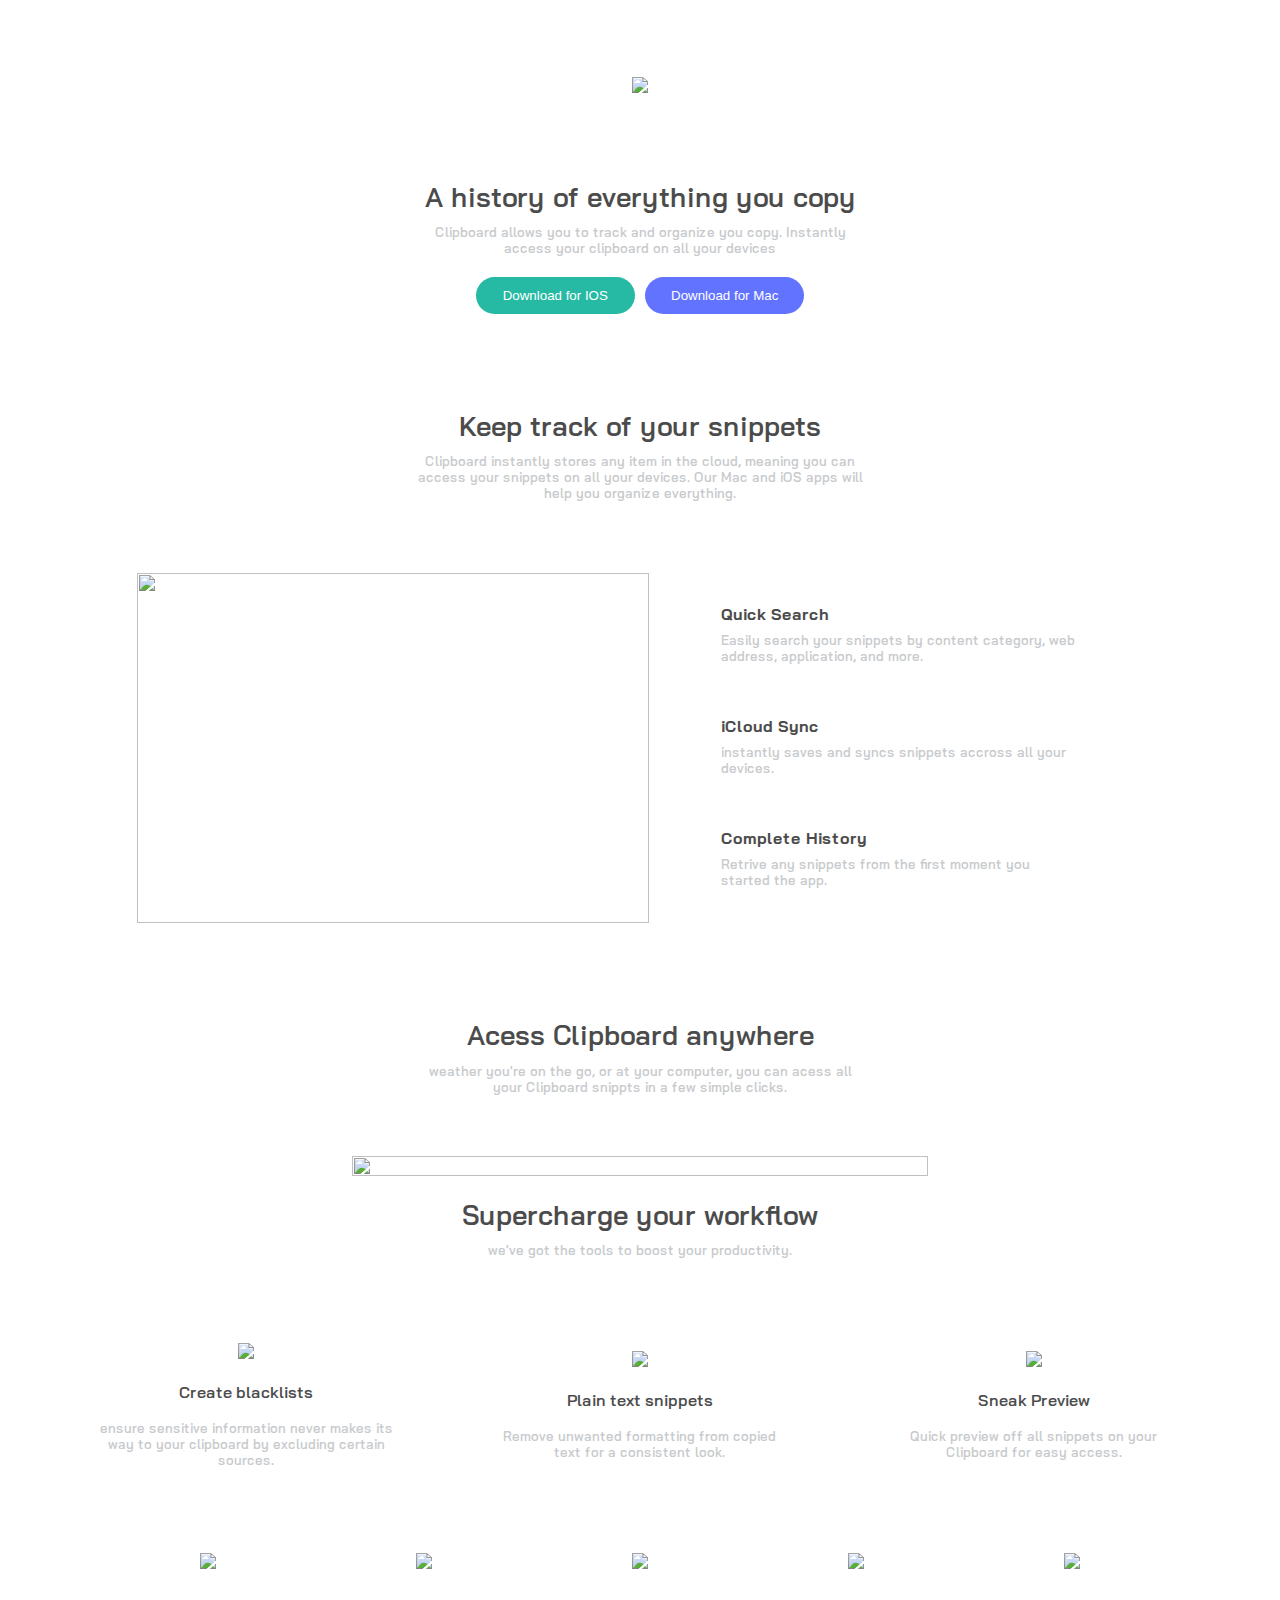
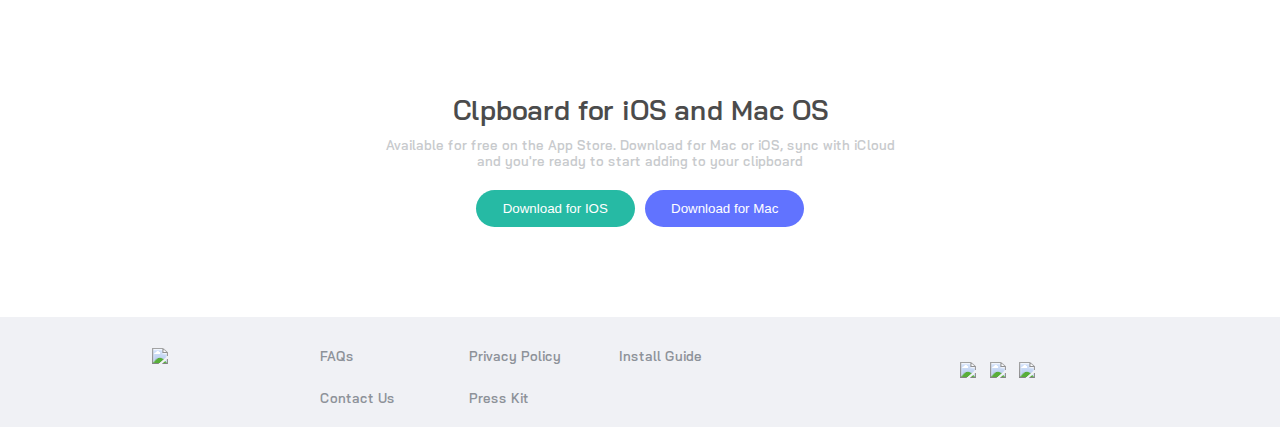
==== index.html @ a5a1ba2a "all" ====
<!DOCTYPE html>
<html lang="en">
<head>
  <meta charset="UTF-8">
  <meta name="viewport" content="width=device-width, initial-scale=1.0">
  <link rel="stylesheet" href="n.css">
  <link rel="stylesheet" href="https://fonts.googleapis.com/css2?family=Bai+Jamjuree&display=swap">
  <title>Document</title>
</head>
<body>
  
  <div class="first">
  <img class="one" src="C:\Users\Anurag Reddy\Desktop\webl\images\logo.svg">
  <div class="two">
  <h1 class="h">A history of everything you copy</h1>
  <p class="swarag">Clipboard allows you to track and organize you copy. Instantly access your clipboard on all your devices</p>
  </div>
  <div class="three">
  <button class="b1 b">Download for IOS</button>
  <button class="b2 b">Download for Mac</button>
  </div>
  <div class="second">
    <h1 class="h">Keep track of your snippets</h1>
    <p class="swarag">Clipboard instantly stores any item in the cloud, meaning you can access your snippets on all your devices. Our Mac and iOS apps will help you organize everything.</p>
  </div>
</div>
<div class="sunny">
  <div class="img1">
  <img class="cmon" src="C:\Users\Anurag Reddy\Desktop\webl\images\image-computer.png">
</div>
  <div class="text">
    <div>
    <h3 class="hq">Quick Search</h3>
    <p class="swarag">Easily search your snippets by content category, web address, application, and more. </p>
  </div>
    <div>
    <h3 class="hq">iCloud Sync</h3>
    <p class="swarag">instantly saves and syncs snippets accross all your devices.</p>
  </div>
    <div>
    <h3 class="hq">Complete History</h3>
    <p class="swarag">Retrive any snippets from the first moment you started the app.</p>
  </div>
  </div>
  </div>
</div>
<div class="next">
  <div class="two">
  <h1 class="h">Acess Clipboard anywhere</h1>
  <p class="swarag">weather you're on the go, or at your computer, you can acess all your Clipboard snippts in a few simple clicks.</p>
</div>
  <div class="img2">
  <img class="cmon add" src="C:\Users\Anurag Reddy\Desktop\webl\images\image-devices.png">
</div>
</div>
<div class="super">
  <h1 class="h after">Supercharge your workflow</h1>
  <p class="swarag after">we've got the tools to boost your productivity.</p>
</div>
<div class="create">
  <div class="c1">
    <img class="svg" src="C:\Users\Anurag Reddy\Desktop\webl\images\icon-blacklist.svg">
    <h2 class="h h2">Create blacklists</h2>
    <p class="swarag">ensure sensitive information never makes its way to your clipboard by excluding certain sources.</p>
  </div>
  <div class="c2">
    <img class="svg" src="C:\Users\Anurag Reddy\Desktop\webl\images\icon-text.svg">
    <h2 class="h h2">Plain text snippets</h2>
    <p class="swarag">Remove unwanted formatting from copied text for a consistent look.</p>
  </div>
  <div class="c3">
    <img class="svg" src="C:\Users\Anurag Reddy\Desktop\webl\images\icon-preview.svg">
    <h2 class="h h2">Sneak Preview</h2>
    <p class="swarag">Quick preview off all snippets on your Clipboard for easy access.</p>
  </div>
</div>
<div class="ima">
  <img class="im" src="C:\Users\Anurag Reddy\Desktop\webl\images\logo-google.png">
  <img  class="im" src="C:\Users\Anurag Reddy\Desktop\webl\images\logo-ibm.png">
  <img  class="im" src="C:\Users\Anurag Reddy\Desktop\webl\images\logo-microsoft.png">
  <img class="im" src="C:\Users\Anurag Reddy\Desktop\webl\images\logo-hp.png">
  <img class="im" src="C:\Users\Anurag Reddy\Desktop\webl\images\logo-vector-graphics.png">
</div>

<div class="first tall">
  <div class="two come">
  <h1 class="h">Clpboard for iOS and Mac OS</h1>
  <p class="swarag">Available for free on the App Store. Download for Mac or iOS, sync with iCloud and you're ready to start adding to your clipboard</p>
  </div>
  <div class="three">
  <button class="b1 b">Download for IOS</button>
  <button class="b2 b">Download for Mac</button>
  </div>
</div>
  <footer>
    <img class="last1" src="C:\Users\Anurag Reddy\Desktop\webl\images\logo.svg">
    <div class="second1">
    <p class="swarag re">FAQs</p>
    <p class="swarag re">Privacy Policy</p>
    <p class="swarag re">Install Guide</p>
    <p class="swarag re">Contact Us</p>
    <p class="swarag re">Press Kit</p>
    </div>
    <div class="third1">
      <img class="lastimg"  src="C:\Users\Anurag Reddy\Desktop\webl\images\icon-facebook.svg">
      <img class="lastimg" src="C:\Users\Anurag Reddy\Desktop\webl\images\icon-twitter.svg">
      <img class="lastimg" src="C:\Users\Anurag Reddy\Desktop\webl\images\icon-instagram.svg">
    </div>
  </footer>
</body>
</html>
---- n.css ----
body{
 margin:0;
 font-family: 'Bai Jamjuree'
}


.first{
  display: flex;
  align-items: center;
  justify-content: center;
  flex-direction: column;
  background-image: url("C:/Users/Anurag Reddy/Desktop/webl/images/bg-header-desktop.png");
  background-repeat: no-repeat;
}
.one{
  height: 4.5rem;
  margin-top: 6%;

}
.two{
  width: 34%;
  text-align: center;
  margin-top: 1%;
}
.swarag{
  position: relative;
  bottom:0.5rem;
  color: hsl(210, 10%, 33%);
  font-weight: 600;
  opacity: 0.3;
  font-size: small;
}
.three{
  display: grid;
  grid-template-columns: 1fr 1fr;
  grid-column-gap: 10px;
}
.h{
  font-weight: 600;
  opacity: 0.7;
  font-size: 1.7rem;
}

.hq{
  font-weight: bold;
  opacity: 0.7;
  font-size: 1rem;
}
.b1{
 background-color: hsl(171, 66%, 44%);
 color: white;
 padding: 11px 26px 11px 26px;
 border-radius: 30px;
 border: 0;
 cursor: pointer;
}

.b2{
  background-color: hsl(233, 100%, 69%);
  color: white;
  padding: 11px 26px 11px 26px;
  border-radius: 30px;
  border: 0;
  cursor: pointer;
}

.second{
  text-align: center;
  width: 35%;
  margin-top: 6%;
}

.sunny{
  display: flex;
  flex-direction: row;
  margin-top: 4%;
  justify-content: space-evenly;
  height: 350px;
}

.img1{
  height: 100%;
  width: 40%;
}

.cmon{
  height: 100%;
  width: 100%;
}

.text{
  display: flex;
  flex-direction: column;
  width: 28%;
  position: relative;
  height: 100%;
  right: 5%;
  justify-content: space-evenly;
}

.next{
  display: flex;
  justify-content: center;
  align-items: center;
  flex-direction: column;
  margin-top: 5%;
}

.add{
  margin-top: 7%;
}
.img2{
  height: 45%;
  width: 45%;
}

.super{
  text-align: center;
}

.create{
  display: flex;
  flex-direction: row;
  justify-content: space-evenly;
  align-items: center;
  margin-top: 6%;
  width: 100%;
}
.c1, .c2, .c3{
  display: flex;
  width: 23%;
  text-align: center;
  flex-direction: column;
  align-items: center;
  justify-content: center; 
}

.svg{
   height: 1.6rem;
}

.h2{
  font-size: 1rem;
}
.ima{
  display: flex;
  flex-direction: row;
  justify-content: space-evenly;
  margin-top: 5%;
}
.im{
  height: 2rem;
}
.tall{
  background-image: none;
  margin-top: 6%;
  margin-bottom: 7%;
}
.come{
  width: 40%;
}

footer{
  background-color: hsl(228, 20%, 95%);
  display: grid;
  grid-template-columns: 1fr 2fr 1fr;
  width: 100%;
}
.last1{
  height: 3rem;
  align-self: center;
  justify-self: center;
}
.second1{
 display: grid;
 grid-template-columns: 1fr 1fr 1fr;
 grid-template-rows: 1fr 1fr;
 width: 70%;
 margin:0;
 justify-items: start;
 align-items: center;
 margin-top: 4%
}
.re{
  opacity: 0.6;
}
.lastimg{
  height: 1rem;
  margin-right: 3%;
}
.third1{
  align-self: center;
}
@media(max-width: 500px){
  .sunny{
    flex-direction: column;
    height: auto;
    align-items: center;
  }
  .text{
    text-align: center;
    right: 0;
    width: 80%;
  }
  .img1{
    width: 90%;
  }
  .two{
    width: 90%;
  }
  .three{
    grid-template-columns: 1fr;
    grid-template-rows: 1fr 1fr;
    grid-row-gap: 10px;
    width: 80%;
  }
  .b{
    font-size: 1.3rem;
    padding: 4%;
  }
  .one{
    height: 8rem;
    margin-bottom: 40px;
    margin-top: 100px;
  }
  .second{
    width: 90%;
  }
  .swarag{
    font-size: 1.3rem;
  }
  .text{
    margin-bottom: 90px;
  }
  .hq, .h{
    font-size: 2rem;
  }
  .img2{
    width: 90%;
    margin-bottom: 40px;
  }
  .super{
    margin-bottom: 70px;
  }
  .create{
    flex-direction: column;
  }
  .c1,.c2,.c3{
    width: 90%;
  }
  .svg{
    height: 3rem;
  }

  .ima{
    flex-direction: column;
    align-items: center;
    margin-top: 7rem;
    margin-bottom: 7rem;
  }
  .im{
    height: 3rem;
    padding: 35px;
  }
  footer{
    display: flex;
    flex-direction: column;
    align-items: center;
    margin-top: 8rem;
  }
  .second1{
    display: flex;
    flex-direction: column;
  }
  .last1{
    height: 5rem;
    padding: 7%;
    padding-top: 10%;
  }

  .third1{
    display: flex;
    flex-direction: row;
    width: 60%;
    justify-content: space-around;
    padding-bottom: 6rem;
    padding-top: 4rem;
  }
  .lastimg{
    height: 2rem;
  }
}
@media (min-width: 501px) and (max-width: 600px){
  .im{
    height: 1.4rem;
  }
}
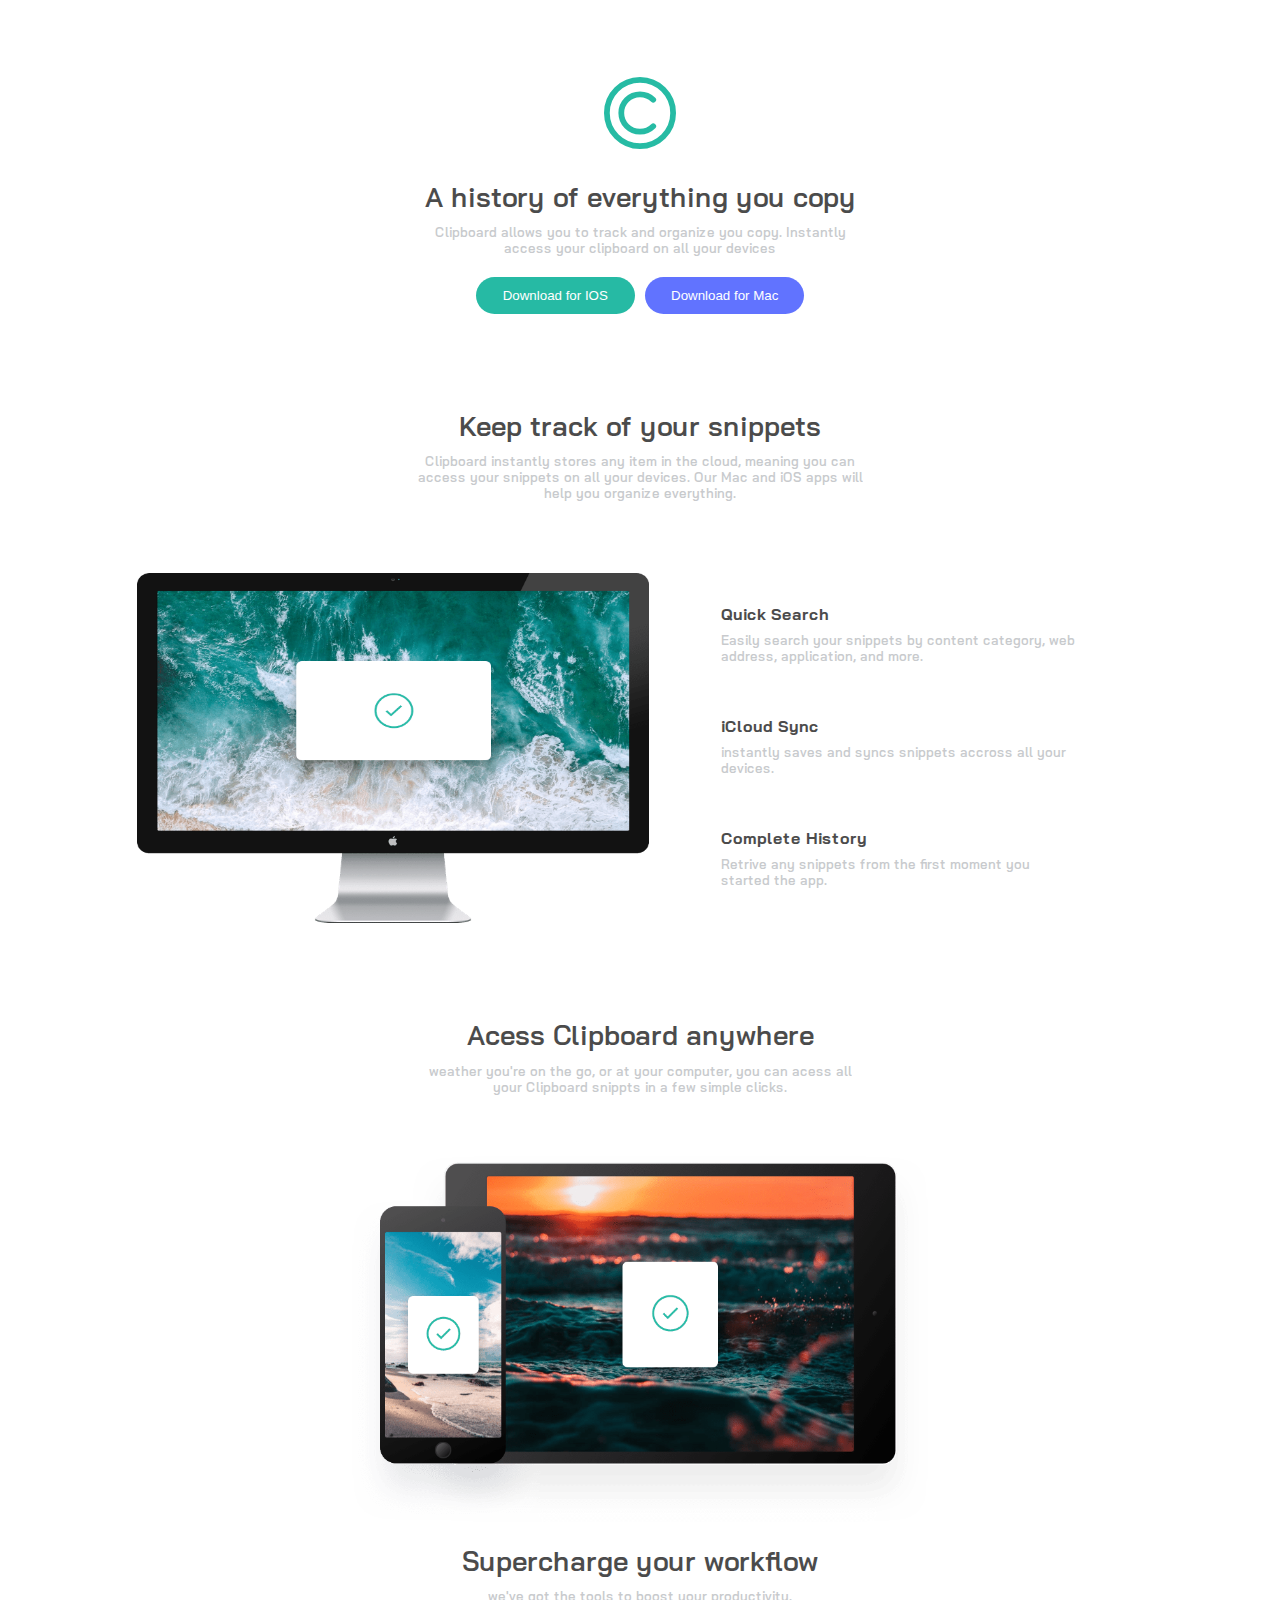
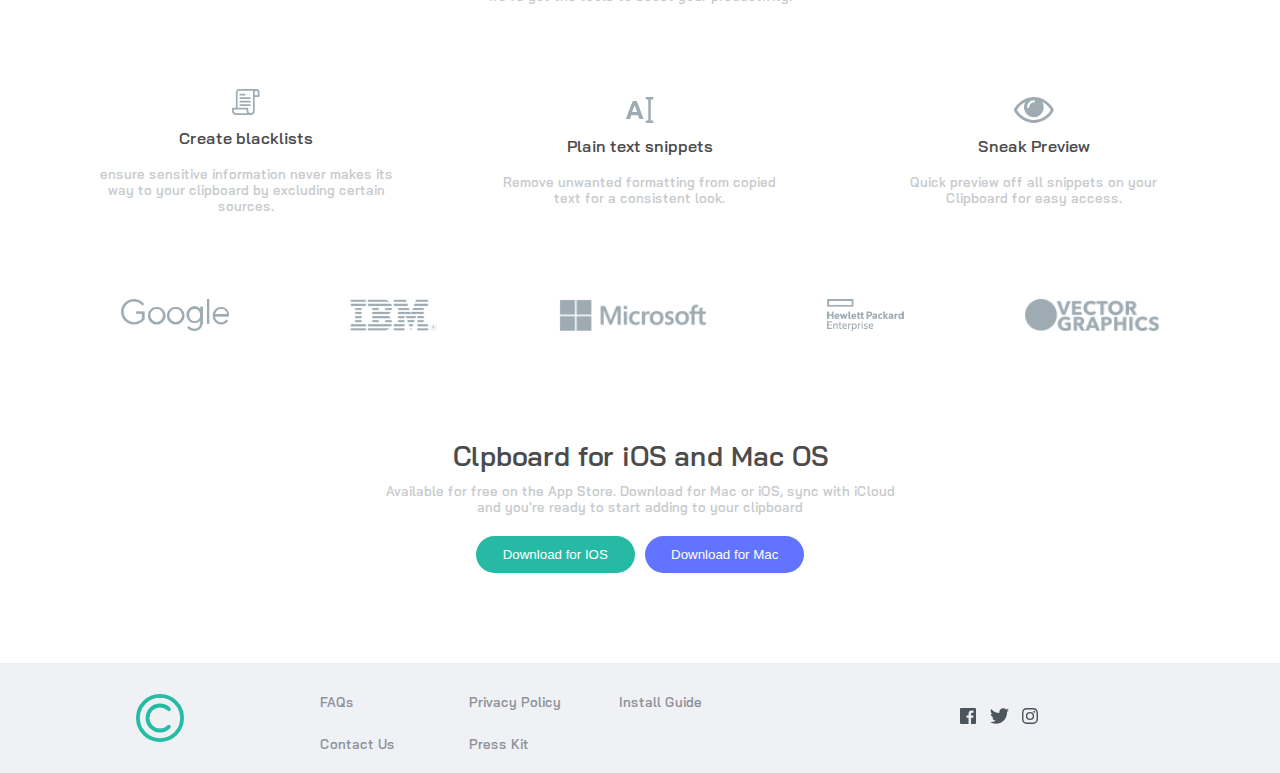
==== commit 5ae92b17: "new" ====
--- a/index.html
+++ b/index.html
@@ -10,7 +10,7 @@
 <body>
   
   <div class="first">
-  <img class="one" src="C:\Users\Anurag Reddy\Desktop\webl\images\logo.svg">
+  <img class="one" src="images\logo.svg">
   <div class="two">
   <h1 class="h">A history of everything you copy</h1>
   <p class="swarag">Clipboard allows you to track and organize you copy. Instantly access your clipboard on all your devices</p>
@@ -26,7 +26,7 @@
 </div>
 <div class="sunny">
   <div class="img1">
-  <img class="cmon" src="C:\Users\Anurag Reddy\Desktop\webl\images\image-computer.png">
+  <img class="cmon" src="images\image-computer.png">
 </div>
   <div class="text">
     <div>
@@ -50,7 +50,7 @@
   <p class="swarag">weather you're on the go, or at your computer, you can acess all your Clipboard snippts in a few simple clicks.</p>
 </div>
   <div class="img2">
-  <img class="cmon add" src="C:\Users\Anurag Reddy\Desktop\webl\images\image-devices.png">
+  <img class="cmon add" src="images\image-devices.png">
 </div>
 </div>
 <div class="super">
@@ -59,27 +59,27 @@
 </div>
 <div class="create">
   <div class="c1">
-    <img class="svg" src="C:\Users\Anurag Reddy\Desktop\webl\images\icon-blacklist.svg">
+    <img class="svg" src="images\icon-blacklist.svg">
     <h2 class="h h2">Create blacklists</h2>
     <p class="swarag">ensure sensitive information never makes its way to your clipboard by excluding certain sources.</p>
   </div>
   <div class="c2">
-    <img class="svg" src="C:\Users\Anurag Reddy\Desktop\webl\images\icon-text.svg">
+    <img class="svg" src="images\icon-text.svg">
     <h2 class="h h2">Plain text snippets</h2>
     <p class="swarag">Remove unwanted formatting from copied text for a consistent look.</p>
   </div>
   <div class="c3">
-    <img class="svg" src="C:\Users\Anurag Reddy\Desktop\webl\images\icon-preview.svg">
+    <img class="svg" src="images\icon-preview.svg">
     <h2 class="h h2">Sneak Preview</h2>
     <p class="swarag">Quick preview off all snippets on your Clipboard for easy access.</p>
   </div>
 </div>
 <div class="ima">
-  <img class="im" src="C:\Users\Anurag Reddy\Desktop\webl\images\logo-google.png">
-  <img  class="im" src="C:\Users\Anurag Reddy\Desktop\webl\images\logo-ibm.png">
-  <img  class="im" src="C:\Users\Anurag Reddy\Desktop\webl\images\logo-microsoft.png">
-  <img class="im" src="C:\Users\Anurag Reddy\Desktop\webl\images\logo-hp.png">
-  <img class="im" src="C:\Users\Anurag Reddy\Desktop\webl\images\logo-vector-graphics.png">
+  <img class="im" src="images\logo-google.png">
+  <img  class="im" src="images\logo-ibm.png">
+  <img  class="im" src="images\logo-microsoft.png">
+  <img class="im" src="images\logo-hp.png">
+  <img class="im" src="images\logo-vector-graphics.png">
 </div>
 
 <div class="first tall">
@@ -93,7 +93,7 @@
   </div>
 </div>
   <footer>
-    <img class="last1" src="C:\Users\Anurag Reddy\Desktop\webl\images\logo.svg">
+    <img class="last1" src="images\logo.svg">
     <div class="second1">
     <p class="swarag re">FAQs</p>
     <p class="swarag re">Privacy Policy</p>
@@ -102,9 +102,9 @@
     <p class="swarag re">Press Kit</p>
     </div>
     <div class="third1">
-      <img class="lastimg"  src="C:\Users\Anurag Reddy\Desktop\webl\images\icon-facebook.svg">
-      <img class="lastimg" src="C:\Users\Anurag Reddy\Desktop\webl\images\icon-twitter.svg">
-      <img class="lastimg" src="C:\Users\Anurag Reddy\Desktop\webl\images\icon-instagram.svg">
+      <img class="lastimg"  src="images\icon-facebook.svg">
+      <img class="lastimg" src="images\icon-twitter.svg">
+      <img class="lastimg" src="images\icon-instagram.svg">
     </div>
   </footer>
 </body>
